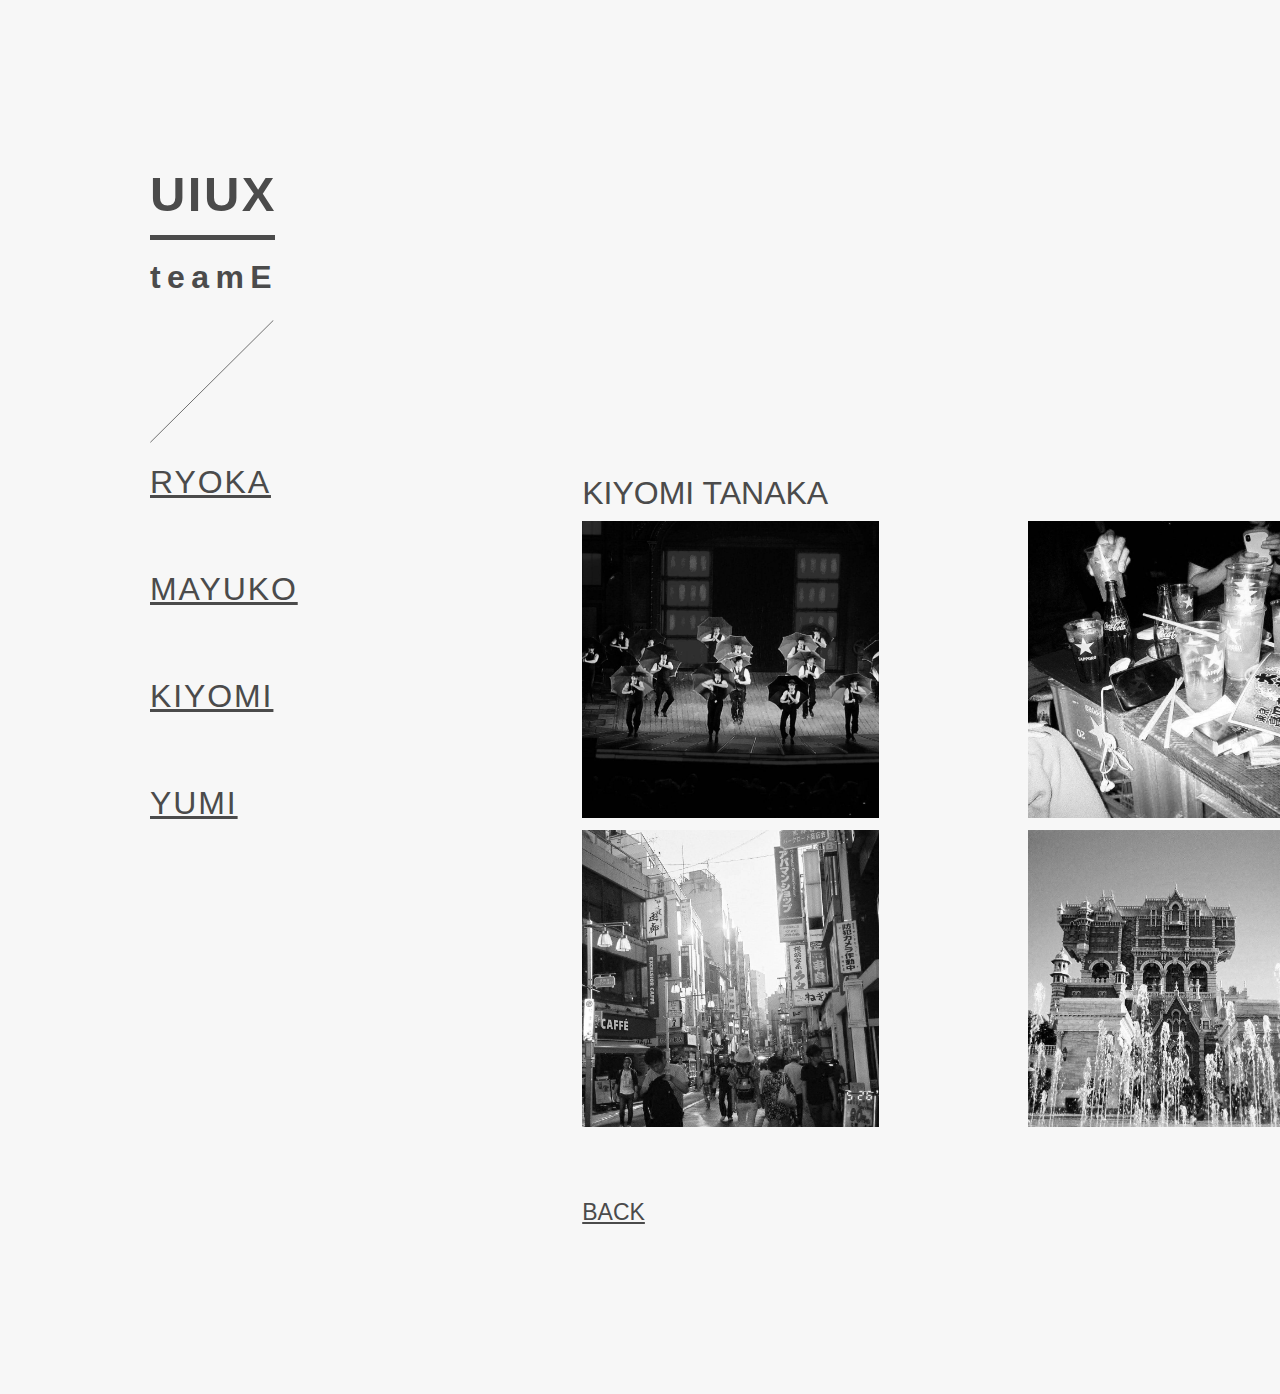
==== member/kiyomi.html @ de659e98 "update" ====
<!DOCTYPE html>
<html lang="ja">
    <head>
        <title>kiyomi</title>
        <meta charset="UTF-8">
        <link rel="stylesheet" href="../css/reset.css">
        <link rel="stylesheet" href="../css/style.css">
    </head>
    <body>
        <section class="hero-area">
            <div class="hero-l">
                <h1>UIUX</h1>
                <figure class="line-1"><img src="../img/line1.png" alt="線1"></figure>
                <h2>teamE</h2>
                <figure class="line-2"><img src="../img/line2.png" alt="線2"></figure>
                <a href="ryoka.html"><h3>RYOKA</h3></a>
                <a href="mayuko.html"><h3>MAYUKO</h3></a>
                <a href="kiyomi.html"><h3>KIYOMI</h3></a>
                <a href="yumi.html"><h3>YUMI</h3></a>
            </div>
            <div class="hero-r">
                <section class="main01">
                    <h4>KIYOMI TANAKA</h4>
                </section>
                <section class="main05">
                    <div></div>
                    <div></div>
                    <div></div>
                    <div></div>
                    <div></div>
                    <div>
                        <h5>LOOK →</h5>
                    </div>
                </section>
                <section class="main03">
                    <a href="../member/member.html"><h6>BACK</h6></a>
                    <a href="../index.html"><h6>HOME</h6></a>
                </section>
            </div>
        </section>
    </body>
</html>
---- css/style.css ----
@charset "UTF-8";

*,*::before,*::after{
    box-sizing: border-box;
}

body{
    color: #4b4b4b;
    font-family: Helvetica, sans-serif;
}

/* .hero-area
--------------------------------------- */
.hero-area{
    display: flex;
    background-color: #f7f7f7;
    width: 1920px;
    padding: 170px 150px 170px 150px;
}

/* .hero-l
--------------------------------------- */
.hero-l h1{
    font-size: 49px;
    font-weight: bold;
    letter-spacing: 2.45px;
    margin-bottom: 8px;
}
.hero-l h2{
    font-size: 32px;
    font-weight: bold;
    letter-spacing: 6.4px;
    margin-bottom: 27.5px;
}
.hero-l h3{
    font-size: 32px;
    letter-spacing: 1.9px;
    margin-bottom: 75px;
}
a:link{
    color: #4b4b4b;
}
.line-1{
    margin-bottom: 17.5px;
}
.line-2{
    margin-bottom: 19.5px;
}

/* .hero-r
--------------------------------------- */


/* .main01
--------------------------------------- */
.main01{
    margin-top: 307px;
    margin-left: 284.5px;
    margin-bottom: 12px;
}
.main01 h4{
    font-size: 32px;
}

/* .main02
--------------------------------------- */
.main02{
    margin-left: 284.5px;
    display: flex;
    justify-content: space-between;
    flex-wrap: wrap;
}
.main02 div{
    width: 297px;
    height: 297px;
}
.main02 div:nth-of-type(1){
    background: url(../img/ryoka01.jpg) no-repeat center center;
    background-size: cover;
    margin-bottom: 12px;
}
.main02 div:nth-of-type(2){
    background: url(../img/ryoka02.jpg) no-repeat center center;
    background-size: cover;
    margin-bottom: 12px;
}
.main02 div:nth-of-type(3){
    background: url(../img/ryoka03.jpg) no-repeat center center;
    background-size: cover;
    margin-bottom: 12px;
}
.main02 div:nth-of-type(4){
    background: url(../img/ryoka04.jpg) no-repeat center center;
    background-size: cover;
    margin-bottom: 74px;
}
.main02 div:nth-of-type(5){
    background: url(../img/ryoka05.jpg) no-repeat center center;
    background-size: cover;
    margin-bottom: 74px;
}
.main02 div:nth-of-type(6){
    background: url(../img/box.png) no-repeat center center;
    background-size: cover;
    margin-bottom: 74px;
    position: relative;
}
.main02 div:nth-of-type(6) h5{
    color: #ffffff;
    font-size: 32px;
    font-weight: bold;
    position: absolute;
    top: 129px;
    right: 0;
    left: 0;
    text-align: center;
}

/* .main03
--------------------------------------- */
.main03{
    margin-left: 284.5px;
    display: flex;
    justify-content: space-between;
}
.main03 h6{
    font-size: 23px;
}

/* .main04
--------------------------------------- */
.main04{
    margin-left: 284.5px;
    display: flex;
    justify-content: space-between;
    flex-wrap: wrap;
}
.main04 div{
    width: 297px;
    height: 297px;
}
.main04 div:nth-of-type(1){
    background: url(../img/mayuko01.jpg) no-repeat center center;
    background-size: cover;
    margin-bottom: 12px;
}
.main04 div:nth-of-type(2){
    background: url(../img/mayuko02.jpg) no-repeat center center;
    background-size: cover;
    margin-bottom: 12px;
}
.main04 div:nth-of-type(3){
    background: url(../img/mayuko03.jpg) no-repeat center center;
    background-size: cover;
    margin-bottom: 12px;
}
.main04 div:nth-of-type(4){
    background: url(../img/mayuko04.jpg) no-repeat center center;
    background-size: cover;
    margin-bottom: 74px;
}
.main04 div:nth-of-type(5){
    background: url(../img/mayuko05.jpg) no-repeat center center;
    background-size: cover;
    margin-bottom: 74px;
}
.main04 div:nth-of-type(6){
    background: url(../img/box.png) no-repeat center center;
    background-size: cover;
    margin-bottom: 74px;
    position: relative;
}
.main04 div:nth-of-type(6) h5{
    color: #ffffff;
    font-size: 32px;
    font-weight: bold;
    position: absolute;
    top: 129px;
    right: 0;
    left: 0;
    text-align: center;
}

/* .main05
--------------------------------------- */
.main05{
    margin-left: 284.5px;
    display: flex;
    justify-content: space-between;
    flex-wrap: wrap;
}
.main05 div{
    width: 297px;
    height: 297px;
}
.main05 div:nth-of-type(1){
    background: url(../img/kiyomi01.jpg) no-repeat center center;
    background-size: cover;
    margin-bottom: 12px;
}
.main05 div:nth-of-type(2){
    background: url(../img/kiyomi02.jpg) no-repeat center center;
    background-size: cover;
    margin-bottom: 12px;
}
.main05 div:nth-of-type(3){
    background: url(../img/kiyomi03.jpg) no-repeat center center;
    background-size: cover;
    margin-bottom: 12px;
}
.main05 div:nth-of-type(4){
    background: url(../img/kiyomi04.jpg) no-repeat center center;
    background-size: cover;
    margin-bottom: 74px;
}
.main05 div:nth-of-type(5){
    background: url(../img/kiyomi05.jpg) no-repeat center center;
    background-size: cover;
    margin-bottom: 74px;
}
.main05 div:nth-of-type(6){
    background: url(../img/box.png) no-repeat center center;
    background-size: cover;
    margin-bottom: 74px;
    position: relative;
}
.main05 div:nth-of-type(6) h5{
    color: #ffffff;
    font-size: 32px;
    font-weight: bold;
    position: absolute;
    top: 129px;
    right: 0;
    left: 0;
    text-align: center;
}
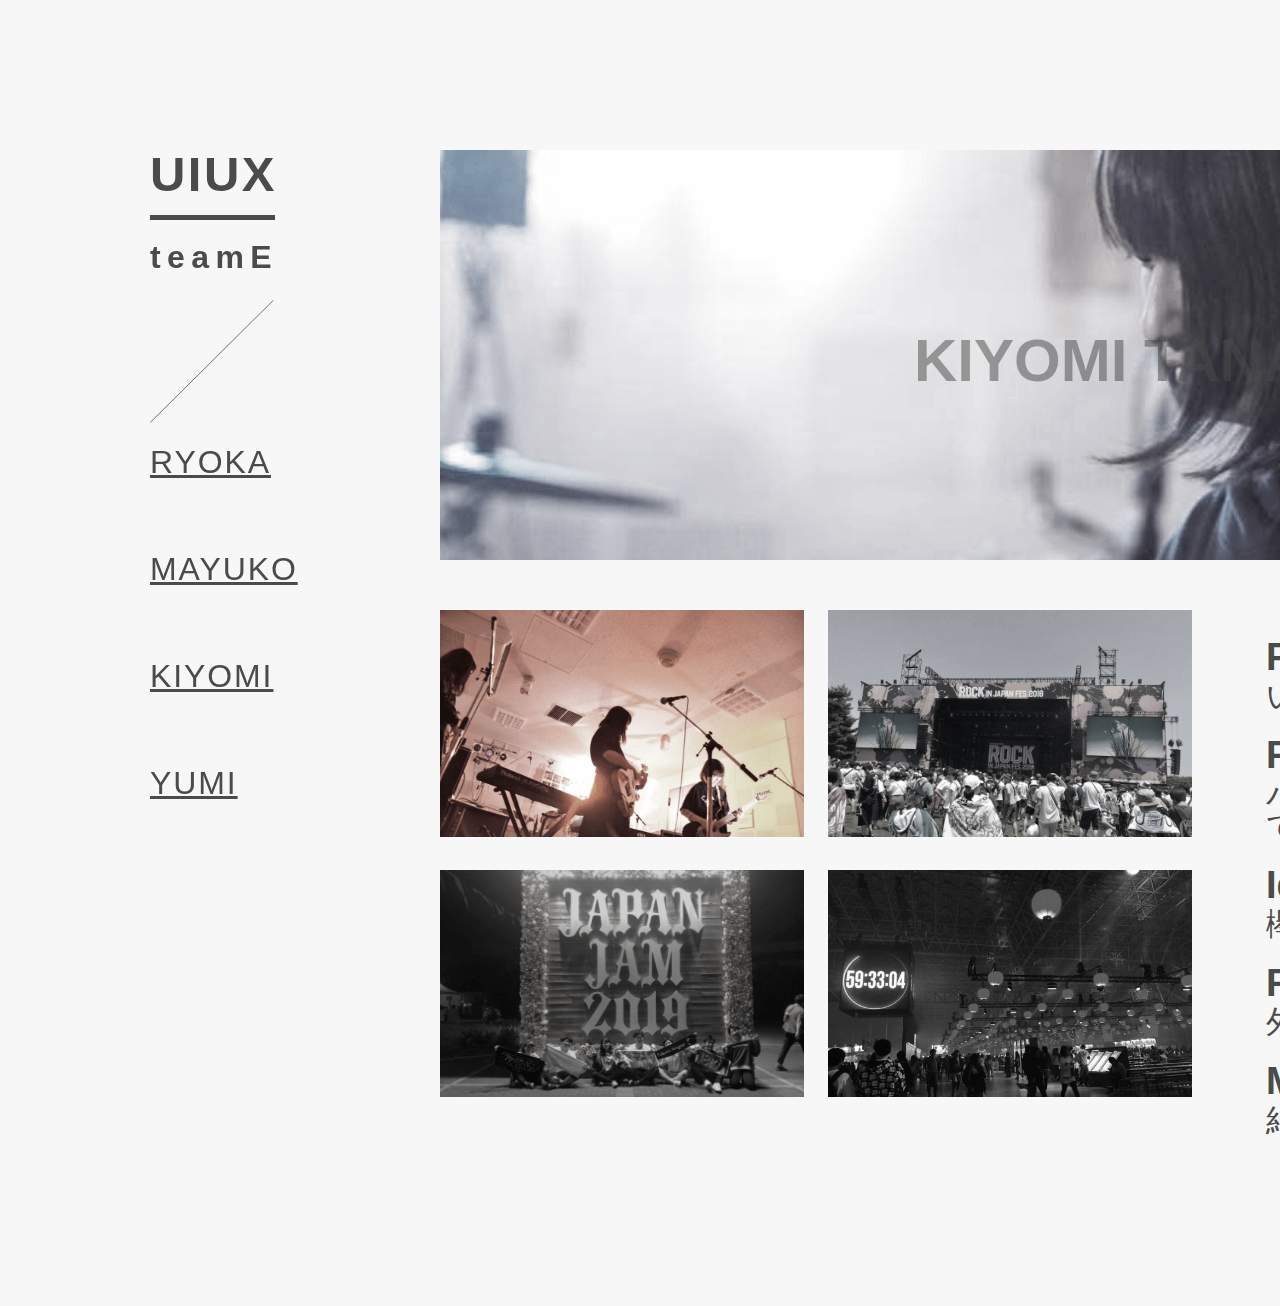
==== commit 16f36845: "update" ====
--- a/member/kiyomi.html
+++ b/member/kiyomi.html
@@ -1,42 +1,53 @@
 <!DOCTYPE html>
 <html lang="ja">
-    <head>
-        <title>kiyomi</title>
-        <meta charset="UTF-8">
-        <link rel="stylesheet" href="../css/reset.css">
-        <link rel="stylesheet" href="../css/style.css">
-    </head>
-    <body>
-        <section class="hero-area">
-            <div class="hero-l">
-                <h1>UIUX</h1>
-                <figure class="line-1"><img src="../img/line1.png" alt="線1"></figure>
-                <h2>teamE</h2>
-                <figure class="line-2"><img src="../img/line2.png" alt="線2"></figure>
-                <a href="ryoka.html"><h3>RYOKA</h3></a>
-                <a href="mayuko.html"><h3>MAYUKO</h3></a>
-                <a href="kiyomi.html"><h3>KIYOMI</h3></a>
-                <a href="yumi.html"><h3>YUMI</h3></a>
+<head>
+    <meta charset="UTF-8">
+    <link rel="stylesheet" href="../css/reset.css">
+    <link rel="stylesheet" href="../css/style.css">
+    <title>kiyomi</title>
+</head>
+<body>
+    <header>
+        <div class="main-ttl">
+            <h1>UIUX</h1>
+            <figure class="line-1"><img src="../img/line1.png" alt="線1"></figure>
+            <h2>teamE</h2>
+            <figure class="line-2"><img src="../img/line2.png" alt="線2"></figure>
+        </div>
+        <nav>
+            <h3><a href="#">RYOKA</a></h3>
+            <h3><a href="#">MAYUKO</a></h3>
+            <h3><a href="#">KIYOMI</a></h3>
+            <h3><a href="#">YUMI</a></h3>
+        </nav>
+    </header>
+    <!-- /.header -->
+    <main>
+        <section class="main-area">
+            <figure><img src="../img/mn-key.png" alt="mnkey"></figure>
+            <p class="kiyomi">KIYOMI TANAKA</p>
+        </section>
+        <section class="sub-area">
+            <div class="photo-block">
+                <figure><img src="../img/mn-sub1.png" alt="mn1"></figure>
+                <figure><img src="../img/mn-sub2.png" alt="mn2"></figure>
+                <figure><img src="../img/mn-sub3.png" alt="mn3"></figure>
+                <figure><img src="../img/mn-sub4.png" alt="mn4"></figure>
             </div>
-            <div class="hero-r">
-                <section class="main01">
-                    <h4>KIYOMI TANAKA</h4>
-                </section>
-                <section class="main05">
-                    <div></div>
-                    <div></div>
-                    <div></div>
-                    <div></div>
-                    <div></div>
-                    <div>
-                        <h5>LOOK →</h5>
-                    </div>
-                </section>
-                <section class="main03">
-                    <a href="../member/member.html"><h6>BACK</h6></a>
-                    <a href="../index.html"><h6>HOME</h6></a>
-                </section>
+            <div class="profile-block">
+                <h6 class="ttl">- What I love -</h6>
+                <h6>Pop</h6>
+                <p>いきものがかりFC歴10年です</p>
+                <h6>Rock</h6>
+                <p>バンドやってました！オススメ教えて！</p>
+                <h6>Idol</h6>
+                <p>欅坂46のセンターの子が最近気になる</p>
+                <h6>Fes</h6>
+                <p>外でお酒飲みながら聴く音楽、良き</p>
+                <h6>Music</h6>
+                <p>結局全部音楽ネタですみません！！</p>
             </div>
         </section>
-    </body>
+    </main>
+</body>
 </html>--- a/css/style.css
+++ b/css/style.css
@@ -7,32 +7,40 @@
 body{
     color: #4b4b4b;
     font-family: Helvetica, sans-serif;
-}
-
-/* .hero-area
---------------------------------------- */
-.hero-area{
-    display: flex;
+    padding: 150px 150px 150px 150px;
     background-color: #f7f7f7;
-    width: 1920px;
-    padding: 170px 150px 170px 150px;
-}
-
-/* .hero-l
---------------------------------------- */
-.hero-l h1{
+    display: flex;
+}
+
+/* 共通 */
+/* .header
+--------------------------------------- */
+header{
+    width: 150px;
+    position: fixed;
+}
+.main-ttl h1{
     font-size: 49px;
     font-weight: bold;
     letter-spacing: 2.45px;
     margin-bottom: 8px;
 }
-.hero-l h2{
+.main-ttl h2{
     font-size: 32px;
     font-weight: bold;
     letter-spacing: 6.4px;
     margin-bottom: 27.5px;
 }
-.hero-l h3{
+.line-1{
+    margin-bottom: 17.5px;
+}
+.line-2{
+    margin-bottom: 19.5px;
+}
+
+/* .nav
+--------------------------------------- */
+nav h3{
     font-size: 32px;
     letter-spacing: 1.9px;
     margin-bottom: 75px;
@@ -40,72 +48,42 @@
 a:link{
     color: #4b4b4b;
 }
-.line-1{
-    margin-bottom: 17.5px;
-}
-.line-2{
-    margin-bottom: 19.5px;
-}
-
-/* .hero-r
---------------------------------------- */
-
-
-/* .main01
---------------------------------------- */
-.main01{
-    margin-top: 307px;
-    margin-left: 284.5px;
-    margin-bottom: 12px;
-}
-.main01 h4{
-    font-size: 32px;
-}
-
-/* .main02
---------------------------------------- */
-.main02{
-    margin-left: 284.5px;
+a:visited{
+    color: #4b4b4b;
+}
+
+/* .main
+--------------------------------------- */
+main{
+    width: 1180px;
+    margin-left: 290px;
+}
+
+/* トップページ　共通 */
+/* .container01-04
+--------------------------------------- */
+.member-ttl{
+    margin-bottom: 12px;
+}
+.member-ttl h4{
+    font-size: 32px;
+}
+.photo-area{
     display: flex;
     justify-content: space-between;
     flex-wrap: wrap;
 }
-.main02 div{
+.photo-area div{
     width: 297px;
     height: 297px;
 }
-.main02 div:nth-of-type(1){
-    background: url(../img/ryoka01.jpg) no-repeat center center;
-    background-size: cover;
-    margin-bottom: 12px;
-}
-.main02 div:nth-of-type(2){
-    background: url(../img/ryoka02.jpg) no-repeat center center;
-    background-size: cover;
-    margin-bottom: 12px;
-}
-.main02 div:nth-of-type(3){
-    background: url(../img/ryoka03.jpg) no-repeat center center;
-    background-size: cover;
-    margin-bottom: 12px;
-}
-.main02 div:nth-of-type(4){
-    background: url(../img/ryoka04.jpg) no-repeat center center;
-    background-size: cover;
-    margin-bottom: 74px;
-}
-.main02 div:nth-of-type(5){
-    background: url(../img/ryoka05.jpg) no-repeat center center;
-    background-size: cover;
-    margin-bottom: 74px;
-}
-.main02 div:nth-of-type(6){
+.photo-area div:nth-of-type(6){
     background: url(../img/box.png) no-repeat center center;
     background-size: cover;
-    margin-bottom: 74px;
+    opacity: 1;
     position: relative;
 }
-.main02 div:nth-of-type(6) h5{
+.photo-area div:nth-of-type(6) h5{
     color: #ffffff;
     font-size: 32px;
     font-weight: bold;
@@ -115,122 +93,193 @@
     left: 0;
     text-align: center;
 }
-
-/* .main03
---------------------------------------- */
-.main03{
-    margin-left: 284.5px;
-    display: flex;
+.photo-area div:nth-of-type(6):hover{
+    opacity: 0.4;
+}
+
+/* トップページ　個人 */
+/* .container01
+--------------------------------------- */
+.container01{
+    margin-bottom: 200px;
+}
+.container01 .photo-area div:nth-of-type(1){
+    background: url(../img/ryoka01.jpg) no-repeat center center;
+    background-size: cover;
+    margin-bottom: 12px;
+}
+.container01 .photo-area div:nth-of-type(2){
+    background: url(../img/ryoka02.jpg) no-repeat center center;
+    background-size: cover;
+    margin-bottom: 12px;
+}
+.container01 .photo-area div:nth-of-type(3){
+    background: url(../img/ryoka03.png) no-repeat center center;
+    background-size: cover;
+    margin-bottom: 12px;
+}
+.container01 .photo-area div:nth-of-type(4){
+    background: url(../img/ryoka04.jpg) no-repeat center center;
+    background-size: cover;
+}
+.container01 .photo-area div:nth-of-type(5){
+    background: url(../img/ryoka05.png) no-repeat center center;
+    background-size: cover;
+}
+
+/* .container02
+--------------------------------------- */
+.container02{
+    margin-bottom: 200px;
+}
+.container02 .photo-area div:nth-of-type(1){
+    background: url(../img/mayuko01.jpg) no-repeat center center;
+    background-size: cover;
+    margin-bottom: 12px;
+}
+.container02 .photo-area div:nth-of-type(2){
+    background: url(../img/mayuko02.jpg) no-repeat center center;
+    background-size: cover;
+    margin-bottom: 12px;
+}
+.container02 .photo-area div:nth-of-type(3){
+    background: url(../img/mayuko03.jpg) no-repeat center center;
+    background-size: cover;
+    margin-bottom: 12px;
+}
+.container02 .photo-area div:nth-of-type(4){
+    background: url(../img/mayuko04.jpg) no-repeat center center;
+    background-size: cover;
+}
+.container02 .photo-area div:nth-of-type(5){
+    background: url(../img/mayuko05.jpg) no-repeat center center;
+    background-size: cover;
+}
+
+/* .container03
+--------------------------------------- */
+.container03{
+    margin-bottom: 200px;
+}
+.container03 .photo-area div:nth-of-type(1){
+    background: url(../img/kiyomi01.jpg) no-repeat center center;
+    background-size: cover;
+    margin-bottom: 12px;
+}
+.container03 .photo-area div:nth-of-type(2){
+    background: url(../img/kiyomi02.jpg) no-repeat center center;
+    background-size: cover;
+    margin-bottom: 12px;
+}
+.container03 .photo-area div:nth-of-type(3){
+    background: url(../img/kiyomi03.jpg) no-repeat center center;
+    background-size: cover;
+    margin-bottom: 12px;
+}
+.container03 .photo-area div:nth-of-type(4){
+    background: url(../img/kiyomi04.jpg) no-repeat center center;
+    background-size: cover;
+}
+.container03 .photo-area div:nth-of-type(5){
+    background: url(../img/kiyomi05.jpg) no-repeat center center;
+    background-size: cover;
+}
+
+/* .container04
+--------------------------------------- */
+.container04{
+    margin-bottom: 200px;
+}
+.container04 .photo-area div:nth-of-type(1){
+    background: url(../img/yumi01.png) no-repeat center center;
+    background-size: cover;
+    margin-bottom: 12px;
+}
+.container04 .photo-area div:nth-of-type(2){
+    background: url(../img/yumi02.png) no-repeat center center;
+    background-size: cover;
+    margin-bottom: 12px;
+}
+.container04 .photo-area div:nth-of-type(3){
+    background: url(../img/yumi03.png) no-repeat center center;
+    background-size: cover;
+    margin-bottom: 12px;
+}
+.container04 .photo-area div:nth-of-type(4){
+    background: url(../img/yumi04.png) no-repeat center center;
+    background-size: cover;
+}
+.container04 .photo-area div:nth-of-type(5){
+    background: url(../img/yumi05.png) no-repeat center center;
+    background-size: cover;
+}
+
+/* 下層ページ　共通 */
+/* .main-area
+--------------------------------------- */
+.main-area{
+    width: 1410px;
+    height: 410px;
+    position: relative;
+}
+.main-area p{
+    font: Bold 60px/72px Helvetica;
+    font-weight: bold;
+    text-align: center;
+    top: calc(50% - 30px);
+    left: calc(50% - 231px);
+    opacity: 0.51;
+    position: absolute;
+}
+.mayuko{
+    color: #0811F0;
+}
+.ryoka{
+    color: #9D1004;
+}
+
+/* .sub-area
+--------------------------------------- */
+.sub-area{
+    width: 1410px;
+    display: flex;
+}
+
+/* .photo-block
+--------------------------------------- */
+.photo-block{
+    width: 761px;
+    height: 487px;
+    display: flex;
+    flex-wrap: wrap;
     justify-content: space-between;
-}
-.main03 h6{
-    font-size: 23px;
-}
-
-/* .main04
---------------------------------------- */
-.main04{
-    margin-left: 284.5px;
-    display: flex;
-    justify-content: space-between;
-    flex-wrap: wrap;
-}
-.main04 div{
-    width: 297px;
-    height: 297px;
-}
-.main04 div:nth-of-type(1){
-    background: url(../img/mayuko01.jpg) no-repeat center center;
-    background-size: cover;
-    margin-bottom: 12px;
-}
-.main04 div:nth-of-type(2){
-    background: url(../img/mayuko02.jpg) no-repeat center center;
-    background-size: cover;
-    margin-bottom: 12px;
-}
-.main04 div:nth-of-type(3){
-    background: url(../img/mayuko03.jpg) no-repeat center center;
-    background-size: cover;
-    margin-bottom: 12px;
-}
-.main04 div:nth-of-type(4){
-    background: url(../img/mayuko04.jpg) no-repeat center center;
-    background-size: cover;
-    margin-bottom: 74px;
-}
-.main04 div:nth-of-type(5){
-    background: url(../img/mayuko05.jpg) no-repeat center center;
-    background-size: cover;
-    margin-bottom: 74px;
-}
-.main04 div:nth-of-type(6){
-    background: url(../img/box.png) no-repeat center center;
-    background-size: cover;
-    margin-bottom: 74px;
-    position: relative;
-}
-.main04 div:nth-of-type(6) h5{
-    color: #ffffff;
-    font-size: 32px;
-    font-weight: bold;
-    position: absolute;
-    top: 129px;
-    right: 0;
-    left: 0;
+    margin-top: 50px;
+}
+.photo-block figure{
+    width: 364px;
+    height: 227px;
+    margin-bottom: 33px;
+}
+
+/* .profile-block
+--------------------------------------- */
+.profile-block{
+    margin-top: 23px;
+    margin-left: 74px;
+}
+
+.profile-block h6{
+    font: Bold 38px/46px Helvetica;
+    text-align: left;
+}
+.profile-block .ttl{
     text-align: center;
-}
-
-/* .main05
---------------------------------------- */
-.main05{
-    margin-left: 284.5px;
-    display: flex;
-    justify-content: space-between;
-    flex-wrap: wrap;
-}
-.main05 div{
-    width: 297px;
-    height: 297px;
-}
-.main05 div:nth-of-type(1){
-    background: url(../img/kiyomi01.jpg) no-repeat center center;
-    background-size: cover;
-    margin-bottom: 12px;
-}
-.main05 div:nth-of-type(2){
-    background: url(../img/kiyomi02.jpg) no-repeat center center;
-    background-size: cover;
-    margin-bottom: 12px;
-}
-.main05 div:nth-of-type(3){
-    background: url(../img/kiyomi03.jpg) no-repeat center center;
-    background-size: cover;
-    margin-bottom: 12px;
-}
-.main05 div:nth-of-type(4){
-    background: url(../img/kiyomi04.jpg) no-repeat center center;
-    background-size: cover;
-    margin-bottom: 74px;
-}
-.main05 div:nth-of-type(5){
-    background: url(../img/kiyomi05.jpg) no-repeat center center;
-    background-size: cover;
-    margin-bottom: 74px;
-}
-.main05 div:nth-of-type(6){
-    background: url(../img/box.png) no-repeat center center;
-    background-size: cover;
-    margin-bottom: 74px;
-    position: relative;
-}
-.main05 div:nth-of-type(6) h5{
-    color: #ffffff;
-    font-size: 32px;
-    font-weight: bold;
-    position: absolute;
-    top: 129px;
-    right: 0;
-    left: 0;
-    text-align: center;
-}+    font-size: 40px;
+    font-weight: bold;
+    margin-bottom: 5px;
+}
+.profile-block p{
+    font-size: 32px;
+    text-align: left;
+    margin-bottom: 20px;
+}
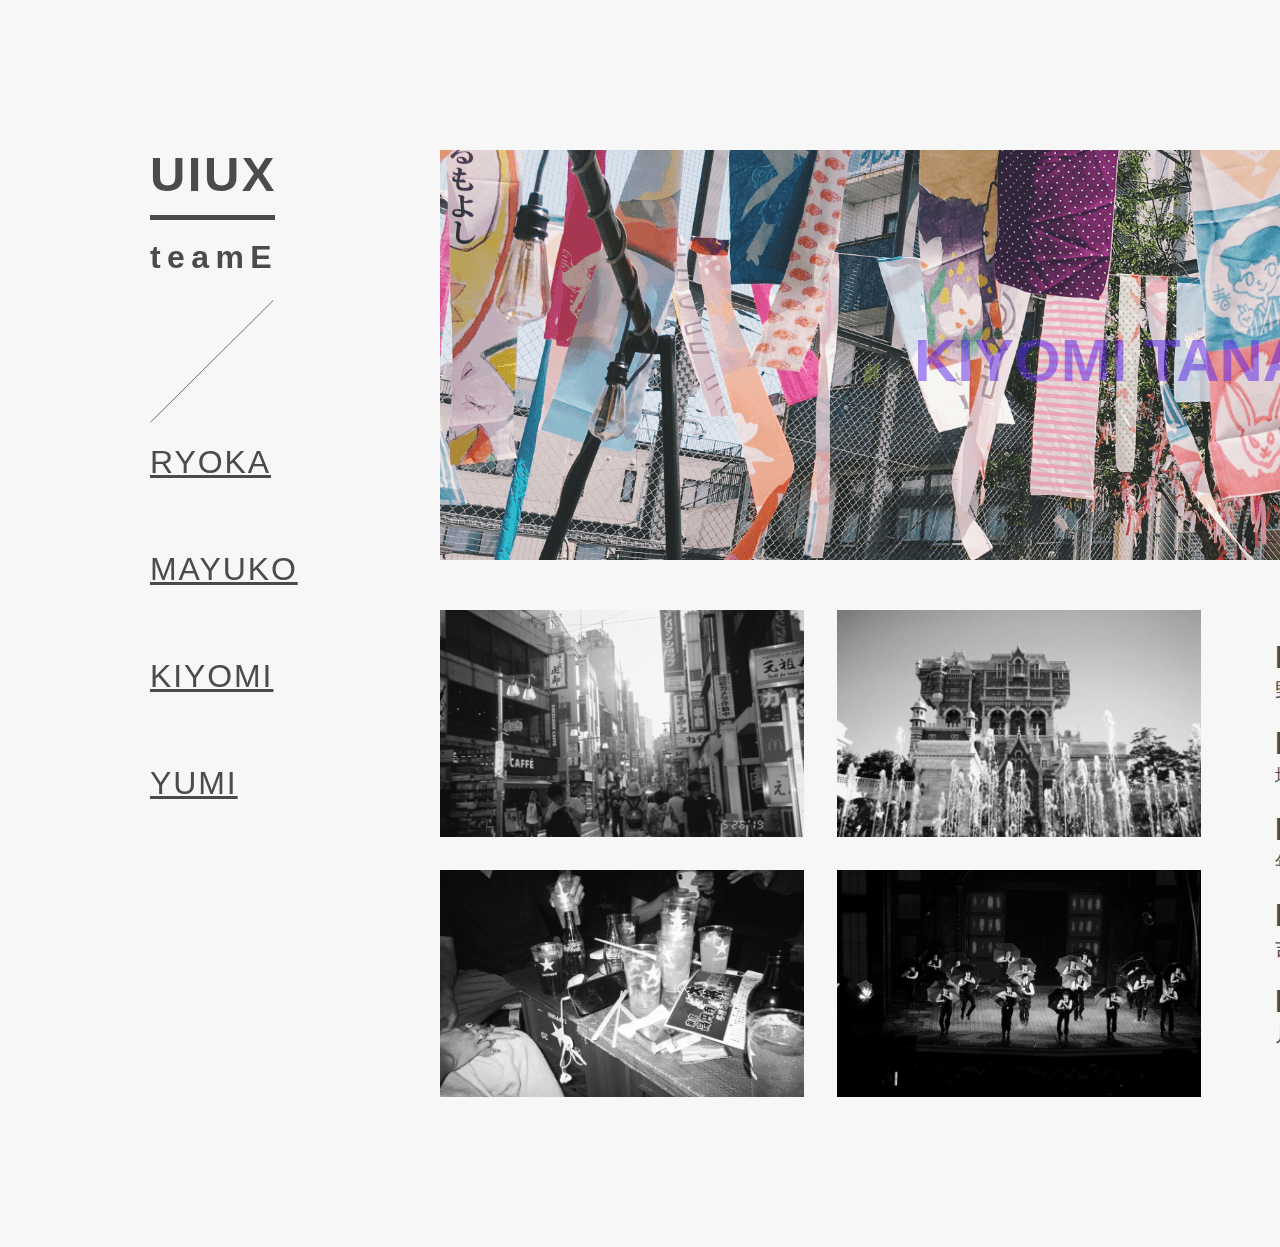
==== commit 21aed1b6: "update" ====
--- a/member/kiyomi.html
+++ b/member/kiyomi.html
@@ -15,37 +15,37 @@
             <figure class="line-2"><img src="../img/line2.png" alt="線2"></figure>
         </div>
         <nav>
-            <h3><a href="#">RYOKA</a></h3>
-            <h3><a href="#">MAYUKO</a></h3>
+            <h3><a href="../member/ryoka.html">RYOKA</a></h3>
+            <h3><a href="../member/mayuko.html">MAYUKO</a></h3>
             <h3><a href="#">KIYOMI</a></h3>
-            <h3><a href="#">YUMI</a></h3>
+            <h3><a href="../member/yumi.html">YUMI</a></h3>
         </nav>
     </header>
     <!-- /.header -->
     <main>
         <section class="main-area">
-            <figure><img src="../img/mn-key.png" alt="mnkey"></figure>
+            <figure><img src="../img/kt-key.png" alt="ktkey"></figure>
             <p class="kiyomi">KIYOMI TANAKA</p>
         </section>
         <section class="sub-area">
             <div class="photo-block">
-                <figure><img src="../img/mn-sub1.png" alt="mn1"></figure>
-                <figure><img src="../img/mn-sub2.png" alt="mn2"></figure>
-                <figure><img src="../img/mn-sub3.png" alt="mn3"></figure>
-                <figure><img src="../img/mn-sub4.png" alt="mn4"></figure>
+                <figure><img src="../img/kt-sub1.png" alt="kt1"></figure>
+                <figure><img src="../img/kt-sub2.png" alt="kt2"></figure>
+                <figure><img src="../img/kt-sub3.png" alt="kt3"></figure>
+                <figure><img src="../img/kt-sub4.png" alt="kt4"></figure>
             </div>
             <div class="profile-block">
                 <h6 class="ttl">- What I love -</h6>
-                <h6>Pop</h6>
-                <p>いきものがかりFC歴10年です</p>
-                <h6>Rock</h6>
-                <p>バンドやってました！オススメ教えて！</p>
-                <h6>Idol</h6>
-                <p>欅坂46のセンターの子が最近気になる</p>
-                <h6>Fes</h6>
-                <p>外でお酒飲みながら聴く音楽、良き</p>
                 <h6>Music</h6>
-                <p>結局全部音楽ネタですみません！！</p>
+                <p>野外やライブハウスで聴きながらビール。</p>
+                <h6>Kichijoji</h6>
+                <p>地元です。いまだに週２くらいで遊んでます。</p>
+                <h6>Disney</h6>
+                <p>年間パスポート持ってます。ショーが好き！</p>
+                <h6>Drinking</h6>
+                <p>吉祥寺〜中野間にいます。ハイボール派。</p>
+                <h6>Musical</h6>
+                <p>月に1回程度は観劇。シアターダンスが大好き</p>
             </div>
         </section>
     </main>
--- a/css/style.css
+++ b/css/style.css
@@ -81,6 +81,7 @@
     background: url(../img/box.png) no-repeat center center;
     background-size: cover;
     opacity: 1;
+    transition-duration: 0.5s;
     position: relative;
 }
 .photo-area div:nth-of-type(6) h5{
@@ -95,6 +96,7 @@
 }
 .photo-area div:nth-of-type(6):hover{
     opacity: 0.4;
+    transition-duration: 0.5s;
 }
 
 /* トップページ　個人 */
@@ -114,7 +116,7 @@
     margin-bottom: 12px;
 }
 .container01 .photo-area div:nth-of-type(3){
-    background: url(../img/ryoka03.png) no-repeat center center;
+    background: url(../img/ryoka03.jpg) no-repeat center center;
     background-size: cover;
     margin-bottom: 12px;
 }
@@ -123,7 +125,7 @@
     background-size: cover;
 }
 .container01 .photo-area div:nth-of-type(5){
-    background: url(../img/ryoka05.png) no-repeat center center;
+    background: url(../img/ryoka05.jpg) no-repeat center center;
     background-size: cover;
 }
 
@@ -236,6 +238,12 @@
 }
 .ryoka{
     color: #9D1004;
+}
+.kiyomi{
+    color: #551DEDF4;
+}
+.yumi{
+    color: #D96A0A;
 }
 
 /* .sub-area
@@ -260,6 +268,15 @@
     height: 227px;
     margin-bottom: 33px;
 }
+.photo-block img{
+    filter: grayscale(100%);
+    transition-duration: 0.5s;
+}
+.photo-block img:hover{
+    filter: grayscale(0%);
+    transition-duration: 0.5s;
+
+}
 
 /* .profile-block
 --------------------------------------- */
@@ -269,7 +286,7 @@
 }
 
 .profile-block h6{
-    font: Bold 38px/46px Helvetica;
+    font: Bold 32px/46px Helvetica;
     text-align: left;
 }
 .profile-block .ttl{
@@ -279,7 +296,7 @@
     margin-bottom: 5px;
 }
 .profile-block p{
-    font-size: 32px;
+    font-size: 20px;
     text-align: left;
     margin-bottom: 20px;
 }
